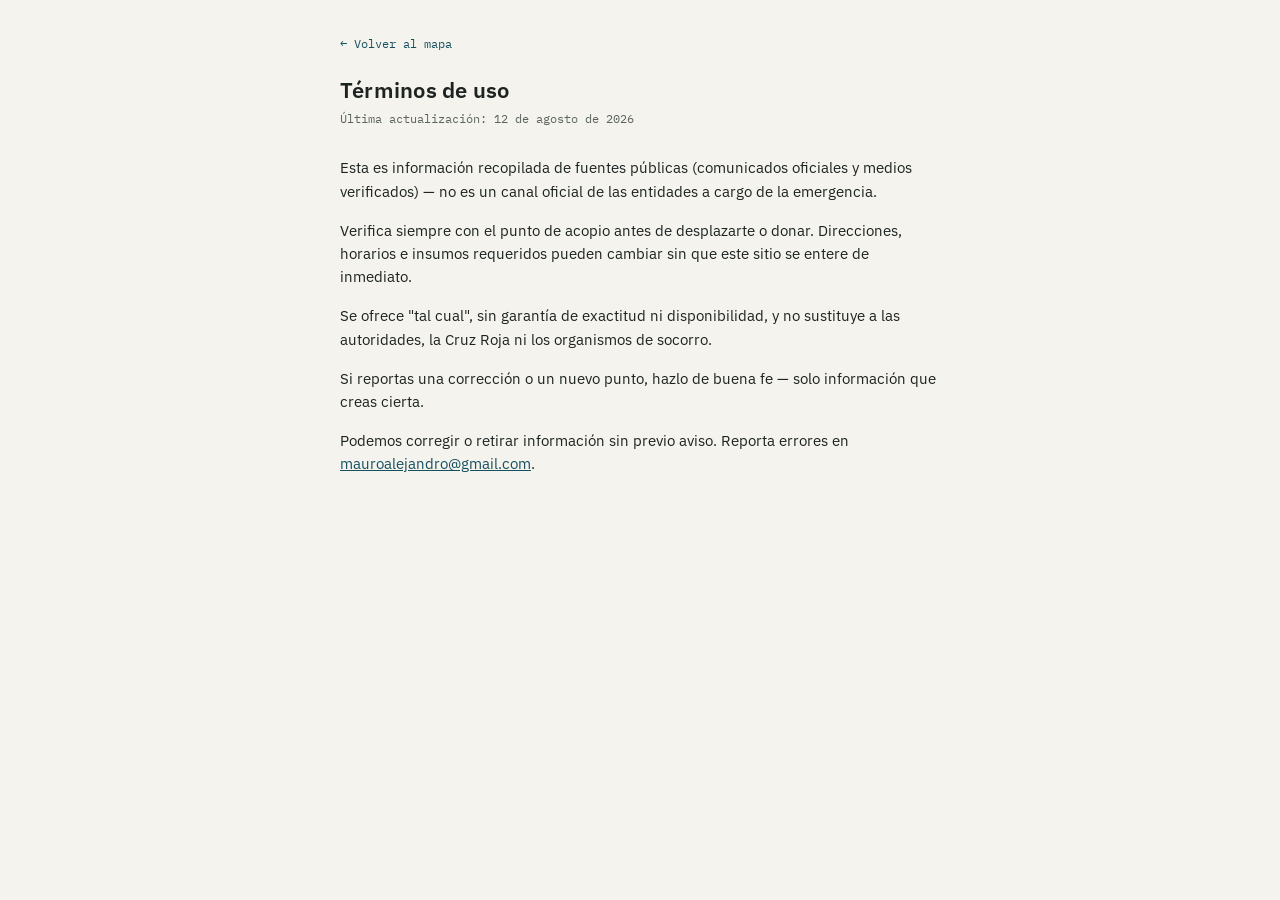
==== terminos.html @ 7c055e94 "Rename to index.html for Pages, add footer, terminos.html and shared styles.css - Rename prototipo f" ====
<!DOCTYPE html>
<html lang="es">
<head>
<meta charset="UTF-8">
<meta name="viewport" content="width=device-width, initial-scale=1.0">
<title>Términos de uso — Dónde Donar</title>
<link rel="preconnect" href="https://fonts.googleapis.com">
<link href="https://fonts.googleapis.com/css2?family=IBM+Plex+Mono:wght@400;500;600&family=IBM+Plex+Sans:wght@400;500;600;700&display=swap" rel="stylesheet">
<link rel="stylesheet" href="styles.css">
<style>
  *{box-sizing:border-box;}
  html,body{margin:0;padding:0;}
  body{
    font-family:'IBM Plex Sans',sans-serif;
    background:var(--paper);
    color:var(--ink);
  }
  .wrap{
    max-width:640px;
    margin:0 auto;
    padding:32px 20px 64px;
  }
  .back{
    display:inline-block;
    font-family:'IBM Plex Mono',monospace;
    font-size:12px;
    color:var(--teal);
    text-decoration:none;
    margin-bottom:24px;
  }
  .back:hover{text-decoration:underline;}
  h1{
    font-size:22px;
    font-weight:600;
    margin:0 0 6px;
    letter-spacing:0.01em;
  }
  .updated{
    font-family:'IBM Plex Mono',monospace;
    font-size:11.5px;
    color:var(--ink-soft);
    margin:0 0 28px;
  }
  p{
    font-size:14.5px;
    line-height:1.6;
    margin:0 0 16px;
  }
  a{color:var(--teal);}
</style>
</head>
<body>

<div class="wrap">
  <a class="back" href="index.html">← Volver al mapa</a>

  <h1>Términos de uso</h1>
  <p class="updated">Última actualización: 12 de agosto de 2026</p>

  <p>Esta es información recopilada de fuentes públicas (comunicados oficiales y medios verificados) — no es un canal oficial de las entidades a cargo de la emergencia.</p>

  <p>Verifica siempre con el punto de acopio antes de desplazarte o donar. Direcciones, horarios e insumos requeridos pueden cambiar sin que este sitio se entere de inmediato.</p>

  <p>Se ofrece "tal cual", sin garantía de exactitud ni disponibilidad, y no sustituye a las autoridades, la Cruz Roja ni los organismos de socorro.</p>

  <p>Si reportas una corrección o un nuevo punto, hazlo de buena fe — solo información que creas cierta.</p>

  <p>Podemos corregir o retirar información sin previo aviso. Reporta errores en <a href="mailto:mauroalejandro@gmail.com?subject=Correcci%C3%B3n%20geovisor%20terremoto">mauroalejandro@gmail.com</a>.</p>
</div>

</body>
</html>
---- styles.css ----
:root{
  --paper:#F5F3ED;
  --panel:#FFFFFF;
  --ink:#1C2321;
  --ink-soft:#5B6360;
  --hairline:#DCD7C8;
  --teal:#16505F;
  --teal-deep:#0E3841;
  --amber:#D9A441;
  --amber-deep:#8A5F1C;
  --c-agua:#2E86AB;
  --c-aseo:#4E9E6E;
  --c-abrigo:#A9793F;
  --c-rescate:#C1443C;
  --c-medico:#8E44AD;
  --c-mascotas:#D98F3B;
  --c-ninos:#3E6EA5;
  --radius:3px;
}
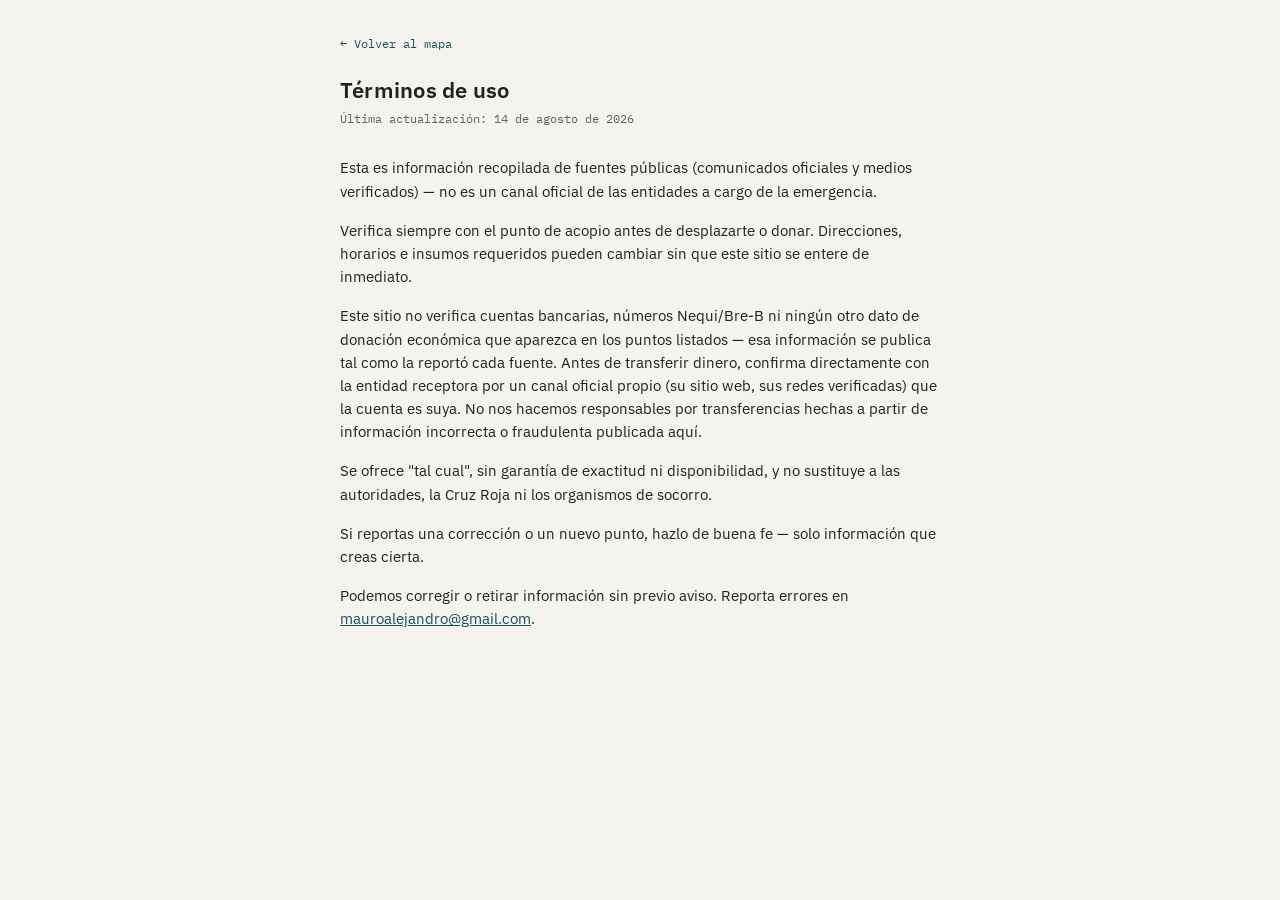
==== commit 566d5c59: "Agrega cláusula específica sobre donaciones económicas a los términos de uso Co-Authored-By: Claude " ====
--- a/terminos.html
+++ b/terminos.html
@@ -55,11 +55,13 @@
   <a class="back" href="index.html">← Volver al mapa</a>
 
   <h1>Términos de uso</h1>
-  <p class="updated">Última actualización: 12 de agosto de 2026</p>
+  <p class="updated">Última actualización: 14 de agosto de 2026</p>
 
   <p>Esta es información recopilada de fuentes públicas (comunicados oficiales y medios verificados) — no es un canal oficial de las entidades a cargo de la emergencia.</p>
 
   <p>Verifica siempre con el punto de acopio antes de desplazarte o donar. Direcciones, horarios e insumos requeridos pueden cambiar sin que este sitio se entere de inmediato.</p>
+
+  <p>Este sitio no verifica cuentas bancarias, números Nequi/Bre-B ni ningún otro dato de donación económica que aparezca en los puntos listados — esa información se publica tal como la reportó cada fuente. Antes de transferir dinero, confirma directamente con la entidad receptora por un canal oficial propio (su sitio web, sus redes verificadas) que la cuenta es suya. No nos hacemos responsables por transferencias hechas a partir de información incorrecta o fraudulenta publicada aquí.</p>
 
   <p>Se ofrece "tal cual", sin garantía de exactitud ni disponibilidad, y no sustituye a las autoridades, la Cruz Roja ni los organismos de socorro.</p>
 
--- a/styles.css
+++ b/styles.css
@@ -15,5 +15,6 @@
   --c-medico:#8E44AD;
   --c-mascotas:#D98F3B;
   --c-ninos:#3E6EA5;
+  --c-ropa:#7A5C8E;
   --radius:3px;
 }
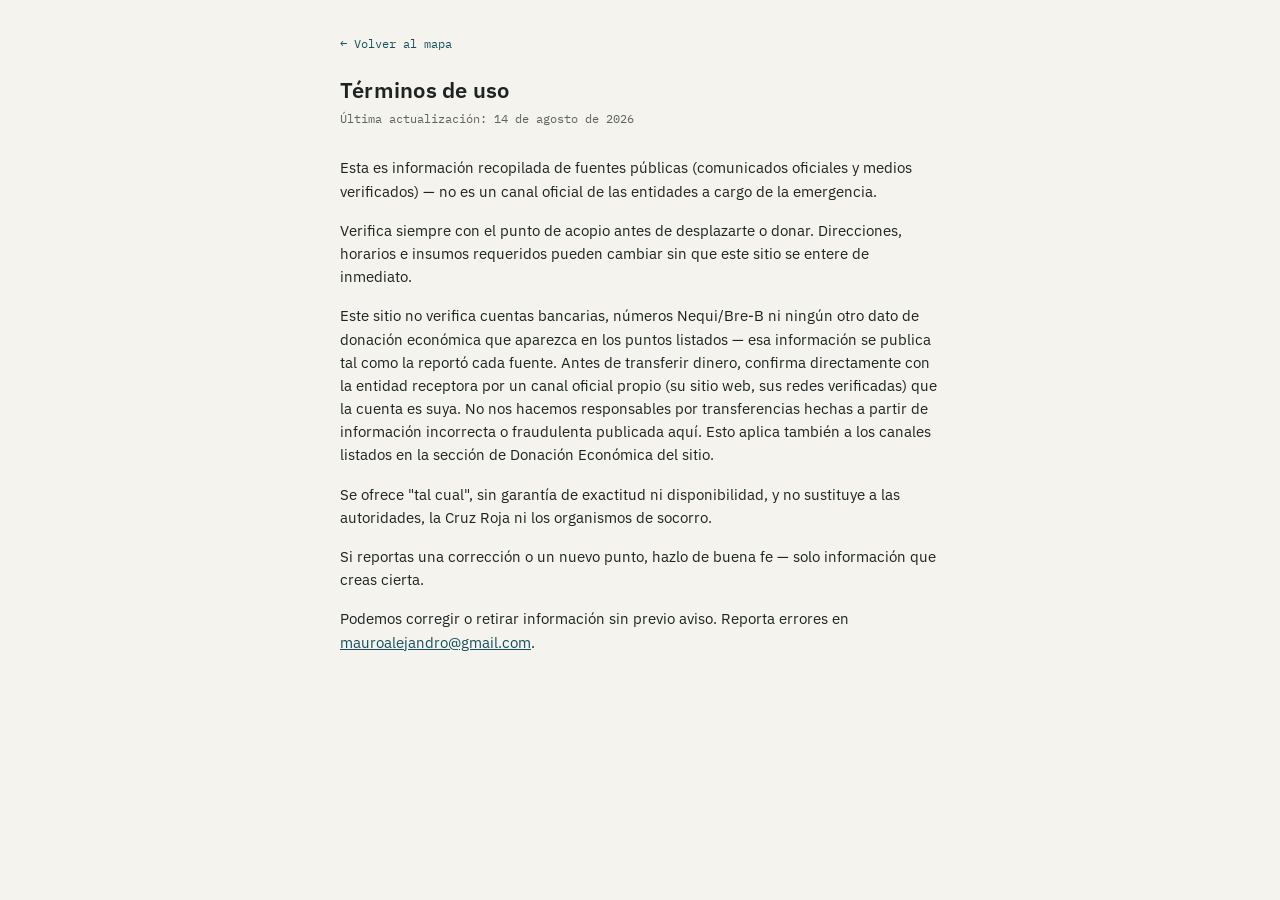
==== commit 3545296c: "16 ago: actualiza lista de prioridades de Global Shapers (Multiplaza), agrega 2 puntos de Fuerza Val" ====
--- a/terminos.html
+++ b/terminos.html
@@ -61,7 +61,7 @@
 
   <p>Verifica siempre con el punto de acopio antes de desplazarte o donar. Direcciones, horarios e insumos requeridos pueden cambiar sin que este sitio se entere de inmediato.</p>
 
-  <p>Este sitio no verifica cuentas bancarias, números Nequi/Bre-B ni ningún otro dato de donación económica que aparezca en los puntos listados — esa información se publica tal como la reportó cada fuente. Antes de transferir dinero, confirma directamente con la entidad receptora por un canal oficial propio (su sitio web, sus redes verificadas) que la cuenta es suya. No nos hacemos responsables por transferencias hechas a partir de información incorrecta o fraudulenta publicada aquí.</p>
+  <p>Este sitio no verifica cuentas bancarias, números Nequi/Bre-B ni ningún otro dato de donación económica que aparezca en los puntos listados — esa información se publica tal como la reportó cada fuente. Antes de transferir dinero, confirma directamente con la entidad receptora por un canal oficial propio (su sitio web, sus redes verificadas) que la cuenta es suya. No nos hacemos responsables por transferencias hechas a partir de información incorrecta o fraudulenta publicada aquí. Esto aplica también a los canales listados en la sección de Donación Económica del sitio.</p>
 
   <p>Se ofrece "tal cual", sin garantía de exactitud ni disponibilidad, y no sustituye a las autoridades, la Cruz Roja ni los organismos de socorro.</p>
 
